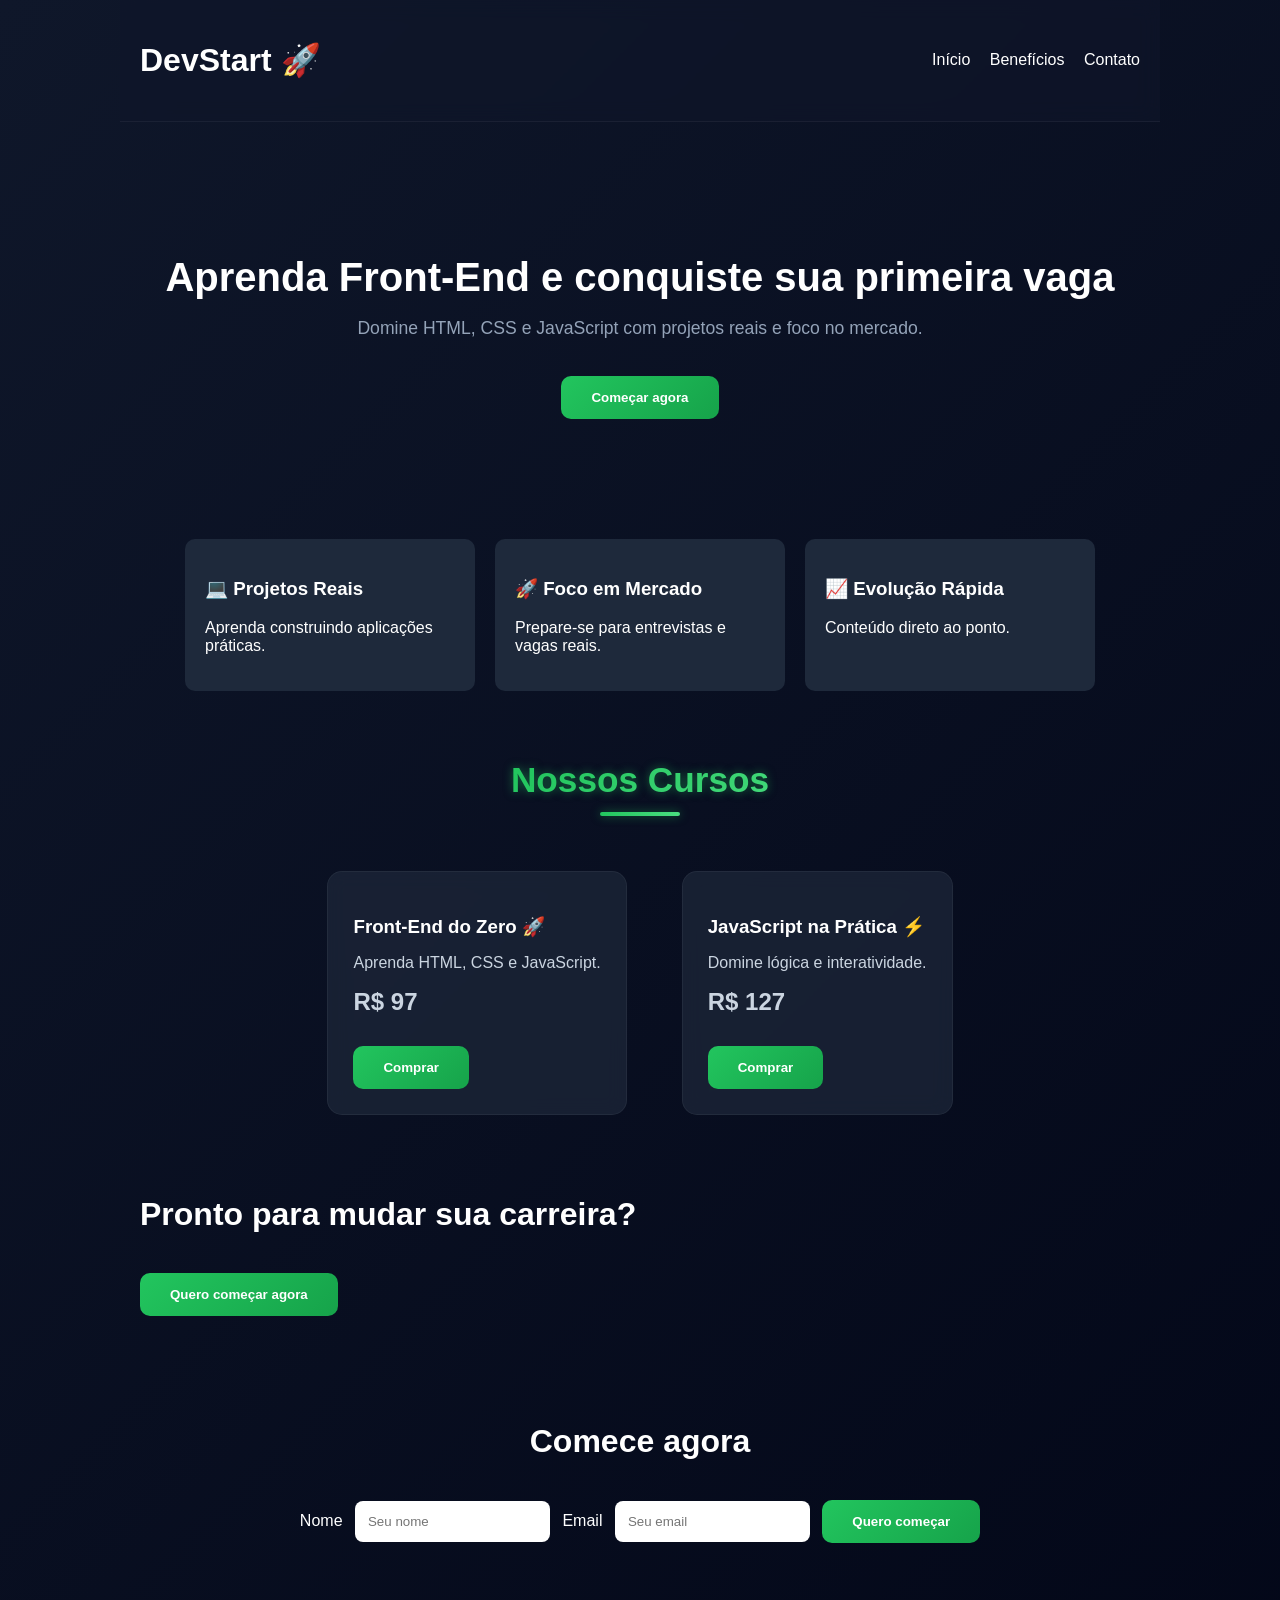
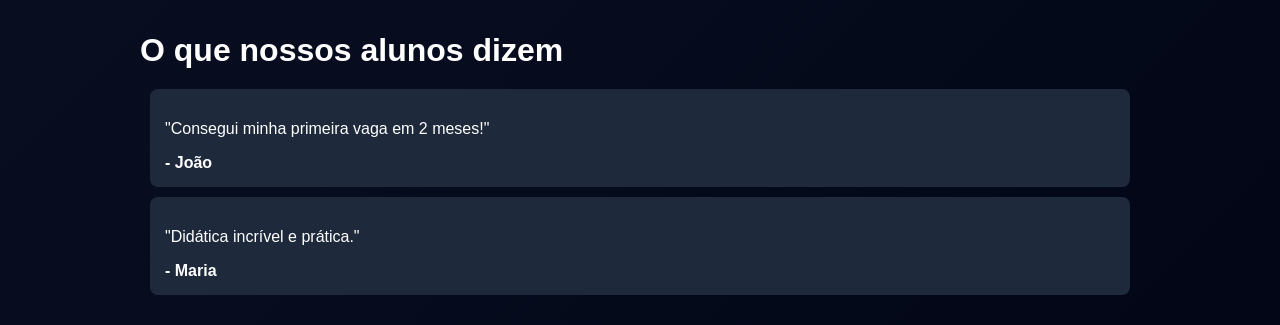
==== index.html @ 79bfedff "Primeira alteração" ====
<!DOCTYPE html>
<html lang="pt-BR">
<head>
  <meta charset="UTF-8">
  <meta name="viewport" content="width=device-width, initial-scale=1.0">
  <title>DevStart</title>

  <link rel="stylesheet" href="style.css">
</head>

<body>

<header class="container header">
  <h1>DevStart 🚀</h1>

  <nav>
    <a href="#">Início</a>
    <a href="#">Benefícios</a>
    <a href="#">Contato</a>
  </nav>
</header>

<main>

  <section class="hero container">
    <h2>Aprenda Front-End e conquiste sua primeira vaga</h2>
    <p>Domine HTML, CSS e JavaScript com projetos reais e foco no mercado.</p>

    <button onclick="scrollToForm()">Começar agora</button>
  </section>

  <section class="benefits container">
    <div class="card">
      <h3>💻 Projetos Reais</h3>
      <p>Aprenda construindo aplicações práticas.</p>
    </div>

    <div class="card">
      <h3>🚀 Foco em Mercado</h3>
      <p>Prepare-se para entrevistas e vagas reais.</p>
    </div>

    <div class="card">
      <h3>📈 Evolução Rápida</h3>
      <p>Conteúdo direto ao ponto.</p>
    </div>
  </section>

  <section class="courses container">

    <h2 class="section-title">
      <span>Nossos Cursos</span>
    </h2>

    <div class="courses-grid">

      <div class="course-card">
        <h3>Front-End do Zero 🚀</h3>
        <p>Aprenda HTML, CSS e JavaScript.</p>
        <p class="price">R$ 97</p>
        <button class="buy-btn" data-curso="Front-End">Comprar</button>
      </div>

      <div class="course-card">
        <h3>JavaScript na Prática ⚡</h3>
        <p>Domine lógica e interatividade.</p>
        <p class="price">R$ 127</p>
        <button class="buy-btn" data-curso="JavaScript">Comprar</button>
      </div>

    </div>

  </section>

  <section class="cta container">
    <h2>Pronto para mudar sua carreira?</h2>
    <button onclick="scrollToForm()">Quero começar agora</button>
  </section>

  <section class="form-section container" id="formSection">
    <h2>Comece agora</h2>

    <form id="form">

      <label for="nome">Nome</label>
      <input type="text" id="nome" placeholder="Seu nome">

      <label for="email">Email</label>
      <input type="email" id="email" placeholder="Seu email">

      <button type="submit">Quero começar</button>

    </form>

    <p id="feedback"></p>
  </section>

  <section class="testimonials container">
    <h2>O que nossos alunos dizem</h2>

    <div class="testimonial">
      <p>"Consegui minha primeira vaga em 2 meses!"</p>
      <strong>- João</strong>
    </div>

    <div class="testimonial">
      <p>"Didática incrível e prática."</p>
      <strong>- Maria</strong>
    </div>
  </section>

</main>

<div id="modal" class="modal">
  <div class="modal-content">

    <span id="closeModal">&times;</span>

    <h2>Confirmar compra</h2>
    <p id="modalText"></p>

    <!-- 🔥 NOVO -->
    <p id="modalFeedback"></p>

    <div class="modal-actions">
      <button id="confirmBtn">Confirmar</button>
      <button id="cancelBtn">Cancelar</button>
    </div>

  </div>
</div>
<script src="script.js"></script>

</body>
</html>
---- style.css ----
body {
  margin: 0;
  font-family: 'Segoe UI', sans-serif;
  background: linear-gradient(135deg, #0f172a, #020617);
  color: white;
}

.container {
  max-width: 1000px;
  margin: auto;
  padding: 20px;
}

/* HEADER */
.header {
  display: flex;
  justify-content: space-between;
  align-items: center;
  backdrop-filter: blur(10px);
  background: rgba(15, 23, 42, 0.6);
  border-bottom: 1px solid rgba(255,255,255,0.05);
}

nav a {
  margin-left: 15px;
  text-decoration: none;
  color: white;
  position: relative;
}

nav a::after {
  content: "";
  position: absolute;
  width: 0%;
  height: 2px;
  bottom: -3px;
  left: 0;
  background: #22c55e;
  transition: 0.3s;
}

nav a:hover::after {
  width: 100%;
}

/* HERO */
.hero {
  text-align: center;
  padding: 100px 20px;
}

.hero h2 {
  font-size: 2.5rem;
  margin-bottom: 15px;
}

.hero p {
  color: #94a3b8;
  font-size: 1.1rem;
}

/* BOTÕES */
button {
  background: linear-gradient(135deg, #22c55e, #16a34a);
  border: none;
  padding: 14px 30px;
  border-radius: 10px;
  color: white;
  cursor: pointer;
  margin-top: 20px;
  font-weight: bold;
  transition: all 0.3s;
}

button:hover {
  transform: scale(1.05);
  box-shadow: 0 0 20px rgba(34,197,94,0.5);
}

button:active {
  transform: scale(0.97);
}

/* BENEFÍCIOS */
.benefits {
  display: flex;
  gap: 20px;
  justify-content: center;
  flex-wrap: wrap;
}

.card {
  background: #1e293b;
  padding: 20px;
  border-radius: 10px;
  width: 250px;
}

/* CURSOS */
.courses-grid {
  display: flex;
  justify-content: center;
  gap: 25px;
  flex-wrap: wrap;
  margin-top: 20px;
}

.course-card {
  background: rgba(30, 41, 59, 0.7);
  backdrop-filter: blur(10px);
  padding: 25px;
  margin: 15px;
  border-radius: 15px;
  max-width: 280px;
  transition: all 0.3s;
  border: 1px solid rgba(255,255,255,0.05);
  animation: fadeUp 0.6s ease;
}

.course-card:hover {
  transform: translateY(-8px);
  box-shadow: 0 20px 40px rgba(0,0,0,0.4);
}

.course-card h3 {
  margin-bottom: 10px;
}

.course-card p {
  color: #cbd5e1;
}

.price {
  font-size: 1.5rem;
  color: #22c55e;
  font-weight: bold;
  margin: 10px 0;
}

/* TÍTULOS */
h2 {
  font-size: 2rem;
  margin-bottom: 20px;
}

.section-title {
  text-align: center;
  font-size: 2.2rem;
  margin-bottom: 40px;
  font-weight: bold;
  animation: fadeUp 0.8s ease;
}

.section-title span {
  background: linear-gradient(135deg, #22c55e, #4ade80);
  -webkit-background-clip: text;
  -webkit-text-fill-color: transparent;
  text-shadow: 0 0 10px rgba(34,197,94,0.5);
}

.section-title::after {
  content: "";
  display: block;
  width: 80px;
  height: 4px;
  margin: 12px auto 0;
  background: linear-gradient(90deg, #22c55e, #4ade80);
  border-radius: 2px;
  box-shadow: 0 0 10px rgba(34,197,94,0.5);
}

/* FORM */
.form-section {
  text-align: center;
  margin-top: 40px;
}

input {
  padding: 12px;
  margin: 8px;
  border-radius: 8px;
  border: 1px solid transparent;
  outline: none;
}

input:focus {
  border: 1px solid #22c55e;
}

#feedback {
  margin-top: 10px;
  font-weight: bold;
}

/* TESTIMONIALS */
.testimonial {
  background: #1e293b;
  margin: 10px;
  padding: 15px;
  border-radius: 8px;
}

/* ANIMAÇÃO */
@keyframes fadeUp {
  from {
    opacity: 0;
    transform: translateY(20px);
  }
  to {
    opacity: 1;
    transform: translateY(0);
  }
}

/* RESPONSIVO */
@media (max-width: 768px) {
  .header {
    flex-direction: column;
    gap: 10px;
  }

  nav a {
    margin: 0 10px;
  }

  .hero h2 {
    font-size: 1.8rem;
  }

  .course-card,
  .card {
    width: 100%;
    max-width: 90%;
  }
}

/* MODAL */

.modal {
  display: none;
  position: fixed;
  top: 0;
  left: 0;
  width: 100%;
  height: 100%;
  background: rgba(0,0,0,0.7);
  backdrop-filter: blur(5px);
  justify-content: center;
  align-items: center;
}

.modal-content {
  background: #020617;
  padding: 30px;
  border-radius: 12px;
  width: 90%;
  max-width: 400px;
  text-align: center;
  animation: fadeUp 0.4s ease;
}

.modal-content h2 {
  margin-bottom: 10px;
}

.modal-content p {
  color: #94a3b8;
}

.modal-actions {
  margin-top: 20px;
  display: flex;
  justify-content: space-around;
}

#closeModal {
  position: absolute;
  right: 20px;
  top: 15px;
  cursor: pointer;
  font-size: 20px;
}
#modalFeedback {
  margin-top: 15px;
  font-weight: bold;
}
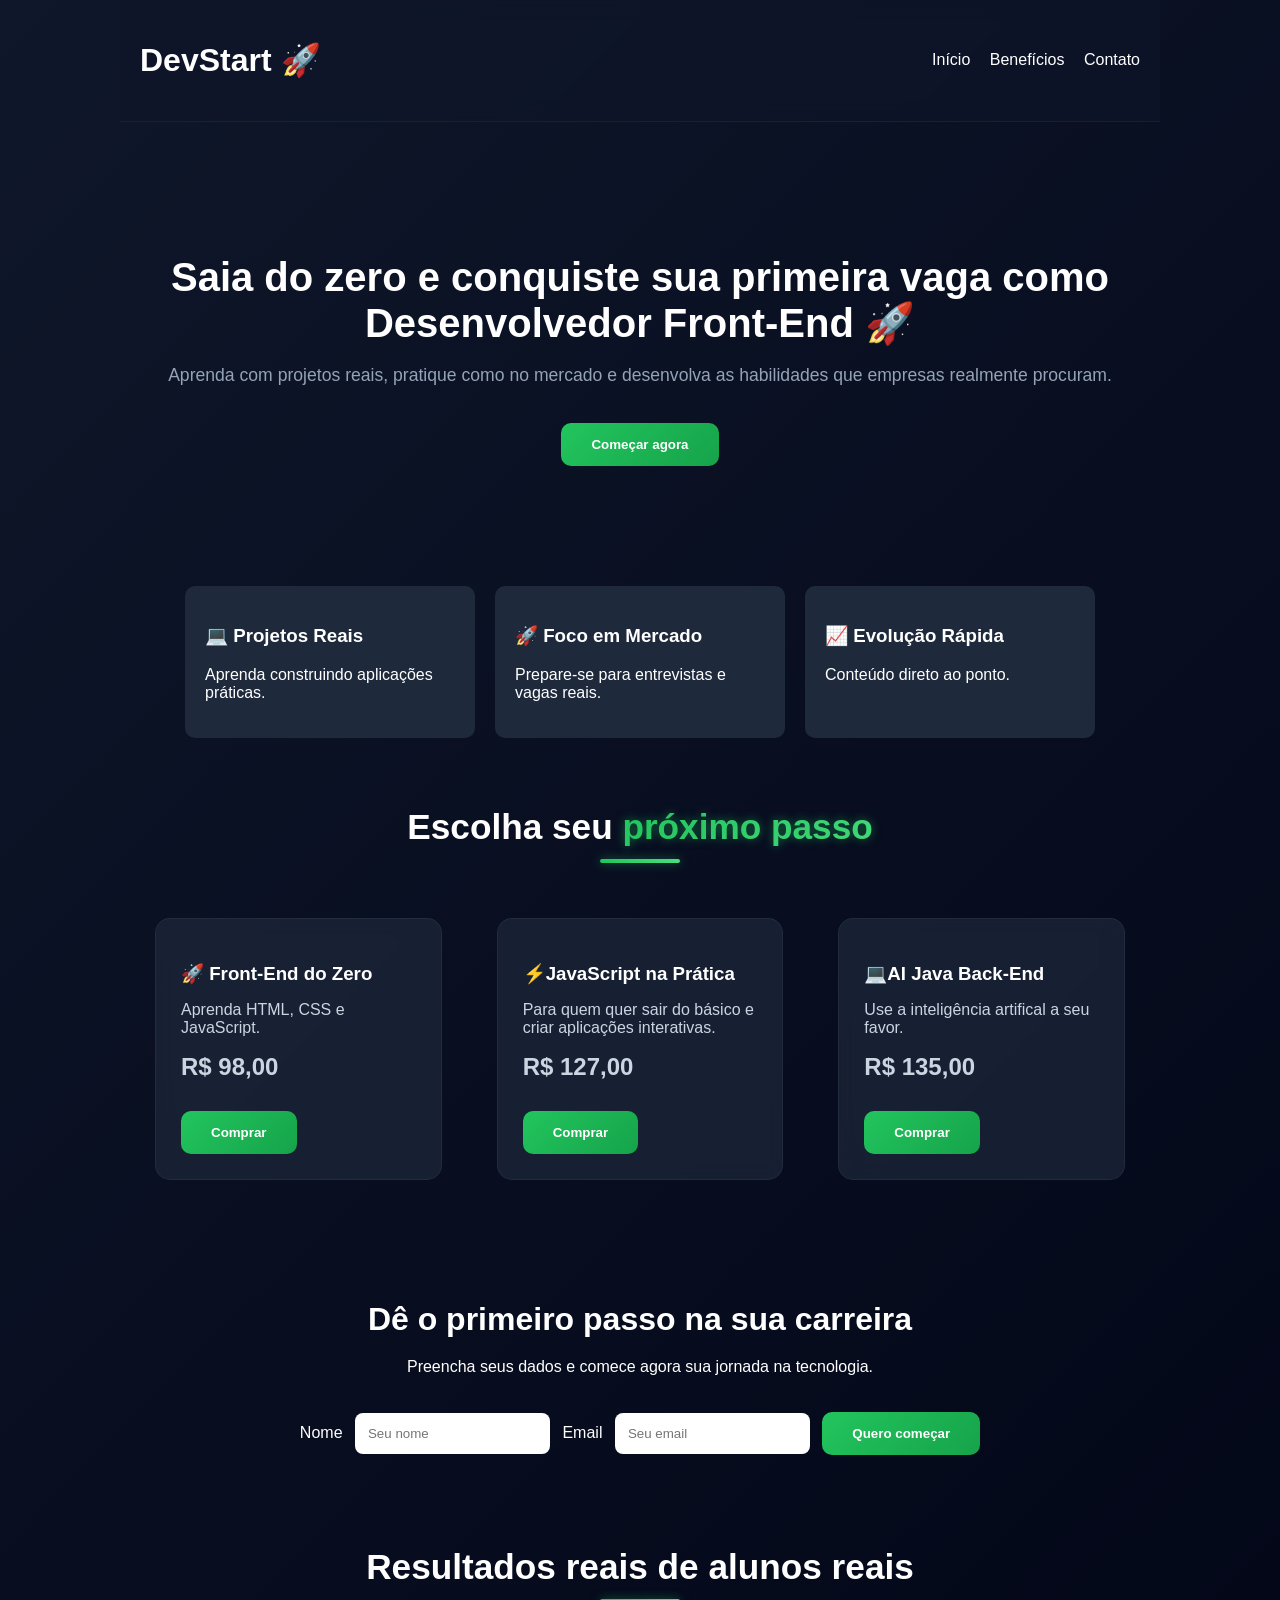
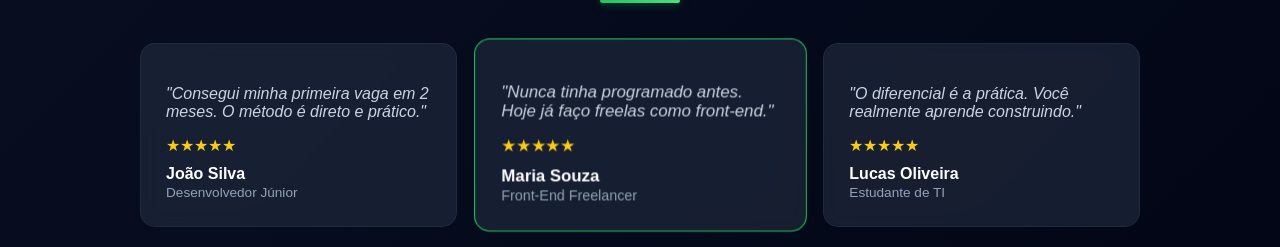
==== commit 526b3760: "2ª Versão atualizada" ====
--- a/index.html
+++ b/index.html
@@ -4,6 +4,7 @@
   <meta charset="UTF-8">
   <meta name="viewport" content="width=device-width, initial-scale=1.0">
   <title>DevStart</title>
+  <meta name="description" content="Plataforma DevStart para aprender Front-End e conquistar sua primeira vaga em tecnologia.">
 
   <link rel="stylesheet" href="style.css">
 </head>
@@ -14,22 +15,24 @@
   <h1>DevStart 🚀</h1>
 
   <nav>
-    <a href="#">Início</a>
-    <a href="#">Benefícios</a>
-    <a href="#">Contato</a>
+    <a href=" ">Início</a>
+    <a href="beneficios.html">Benefícios</a>
+    <a href="contatos.html">Contato</a>
   </nav>
 </header>
 
 <main>
 
   <section class="hero container">
-    <h2>Aprenda Front-End e conquiste sua primeira vaga</h2>
-    <p>Domine HTML, CSS e JavaScript com projetos reais e foco no mercado.</p>
+    <h2>Saia do zero e conquiste sua primeira vaga como Desenvolvedor Front-End 🚀</h2>
+    <p>Aprenda com projetos reais, pratique como no mercado
+       e desenvolva as habilidades que empresas realmente procuram.</p>
 
-    <button onclick="scrollToForm()">Começar agora</button>
+    <button class="btn">Começar agora</button>
   </section>
 
   <section class="benefits container">
+
     <div class="card">
       <h3>💻 Projetos Reais</h3>
       <p>Aprenda construindo aplicações práticas.</p>
@@ -49,36 +52,39 @@
   <section class="courses container">
 
     <h2 class="section-title">
-      <span>Nossos Cursos</span>
+      Escolha seu<span> próximo passo</span>
     </h2>
 
     <div class="courses-grid">
 
       <div class="course-card">
-        <h3>Front-End do Zero 🚀</h3>
+        <h3>🚀 Front-End do Zero</h3>
         <p>Aprenda HTML, CSS e JavaScript.</p>
-        <p class="price">R$ 97</p>
-        <button class="buy-btn" data-curso="Front-End">Comprar</button>
+        <p class="price">R$ 98,00</p>
+        <button class=" btn buy-btn" data-curso="Front-End">Comprar</button>
       </div>
 
       <div class="course-card">
-        <h3>JavaScript na Prática ⚡</h3>
-        <p>Domine lógica e interatividade.</p>
-        <p class="price">R$ 127</p>
-        <button class="buy-btn" data-curso="JavaScript">Comprar</button>
+        <h3> ⚡JavaScript na Prática </h3>
+        <p>Para quem quer sair do básico e criar aplicações interativas.</p>
+        <p class="price">R$ 127,00</p>
+        <button class="btn buy-btn" data-curso="JavaScript">Comprar</button>
+      </div>
+
+       <div class="course-card">
+        <h3> 💻AI Java Back-End </h3>
+        <p>Use a inteligência artifical a seu favor.</p>
+        <p class="price">R$ 135,00 </p>
+        <button class="btn buy-btn" data-curso="Back-End">Comprar</button>
       </div>
 
     </div>
 
   </section>
 
-  <section class="cta container">
-    <h2>Pronto para mudar sua carreira?</h2>
-    <button onclick="scrollToForm()">Quero começar agora</button>
-  </section>
-
   <section class="form-section container" id="formSection">
-    <h2>Comece agora</h2>
+    <h2>Dê o primeiro passo na sua carreira</h2>
+    <p>Preencha seus dados e comece agora sua jornada na tecnologia.</p>
 
     <form id="form">
 
@@ -88,7 +94,7 @@
       <label for="email">Email</label>
       <input type="email" id="email" placeholder="Seu email">
 
-      <button type="submit">Quero começar</button>
+      <button class="btn" type="submit">Quero começar</button>
 
     </form>
 
@@ -96,18 +102,41 @@
   </section>
 
   <section class="testimonials container">
-    <h2>O que nossos alunos dizem</h2>
+  <h2 class="section-title">
+    Resultados reais de alunos reais
+  </h2>
 
-    <div class="testimonial">
-      <p>"Consegui minha primeira vaga em 2 meses!"</p>
-      <strong>- João</strong>
+  <div class="testimonials-grid">
+
+    <div class="testimonial-card">
+      <p>"Consegui minha primeira vaga em 2 meses. O método é direto e prático."</p>
+      <div class="stars">★★★★★</div>
+      <div class="user">
+        <strong>João Silva</strong>
+        <span>Desenvolvedor Júnior</span>
+      </div>
     </div>
 
-    <div class="testimonial">
-      <p>"Didática incrível e prática."</p>
-      <strong>- Maria</strong>
+    <div class="testimonial-card destaque">
+      <p>"Nunca tinha programado antes. Hoje já faço freelas como front-end."</p>
+      <div class="stars">★★★★★</div>
+      <div class="user">
+        <strong>Maria Souza</strong>
+        <span>Front-End Freelancer</span>
+      </div>
     </div>
-  </section>
+
+    <div class="testimonial-card">
+      <p>"O diferencial é a prática. Você realmente aprende construindo."</p>
+      <div class="stars">★★★★★</div>
+      <div class="user">
+        <strong>Lucas Oliveira</strong>
+        <span>Estudante de TI</span>
+      </div>
+    </div>
+
+  </div>
+</section>
 
 </main>
 
@@ -123,8 +152,8 @@
     <p id="modalFeedback"></p>
 
     <div class="modal-actions">
-      <button id="confirmBtn">Confirmar</button>
-      <button id="cancelBtn">Cancelar</button>
+      <button class="btn" id="confirmBtn">Confirmar</button>
+      <button class="btn" id="cancelBtn">Cancelar</button>
     </div>
 
   </div>
--- a/style.css
+++ b/style.css
@@ -38,7 +38,13 @@
   background: #22c55e;
   transition: 0.3s;
 }
-
+nav a.active {
+  color: #22c55e;
+}
+
+nav a.active::after {
+  width: 100%;
+}
 nav a:hover::after {
   width: 100%;
 }
@@ -60,7 +66,7 @@
 }
 
 /* BOTÕES */
-button {
+.btn {
   background: linear-gradient(135deg, #22c55e, #16a34a);
   border: none;
   padding: 14px 30px;
@@ -72,12 +78,12 @@
   transition: all 0.3s;
 }
 
-button:hover {
+.btn:hover {
   transform: scale(1.05);
   box-shadow: 0 0 20px rgba(34,197,94,0.5);
 }
 
-button:active {
+.btn:active {
   transform: scale(0.97);
 }
 
@@ -98,10 +104,9 @@
 
 /* CURSOS */
 .courses-grid {
-  display: flex;
-  justify-content: center;
+  display: grid;
+  grid-template-columns: repeat(3, 1fr);
   gap: 25px;
-  flex-wrap: wrap;
   margin-top: 20px;
 }
 
@@ -115,10 +120,11 @@
   transition: all 0.3s;
   border: 1px solid rgba(255,255,255,0.05);
   animation: fadeUp 0.6s ease;
+  cursor: pointer;
 }
 
 .course-card:hover {
-  transform: translateY(-8px);
+  transform: translateY(-8px) scale(1.02);
   box-shadow: 0 20px 40px rgba(0,0,0,0.4);
 }
 
@@ -193,22 +199,64 @@
 }
 
 /* TESTIMONIALS */
-.testimonial {
-  background: #1e293b;
-  margin: 10px;
-  padding: 15px;
-  border-radius: 8px;
-}
-
-/* ANIMAÇÃO */
-@keyframes fadeUp {
-  from {
-    opacity: 0;
-    transform: translateY(20px);
-  }
-  to {
-    opacity: 1;
-    transform: translateY(0);
+.testimonials-grid {
+  display: grid;
+  grid-template-columns: repeat(3, 1fr);
+  gap: 25px;
+  margin-top: 30px;
+}
+
+.testimonial-card {
+  background: rgba(30, 41, 59, 0.7);
+  backdrop-filter: blur(10px);
+  padding: 25px;
+  border-radius: 15px;
+  border: 1px solid rgba(255,255,255,0.05);
+  transition: all 0.3s;
+  position: relative;
+}
+
+.testimonial-card:hover {
+  transform: translateY(-8px);
+  box-shadow: 0 20px 40px rgba(0,0,0,0.4);
+}
+
+.testimonial-card p {
+  font-style: italic;
+  margin-bottom: 15px;
+  color: #cbd5e1;
+}
+
+.user strong {
+  display: block;
+  font-size: 1rem;
+}
+
+.user span {
+  font-size: 0.85rem;
+  color: #94a3b8;
+}
+
+/* CARD DESTAQUE */
+.testimonial-card.destaque {
+  border: 1px solid #22c55e;
+  transform: scale(1.05);
+}
+.stars {
+  color: #facc15;
+  margin-bottom: 10px;
+}
+
+/* RESPONSIVO */
+@media (max-width: 900px) {
+  .testimonials-grid {
+    grid-template-columns: repeat(2, 1fr);
+  }
+}
+
+@media (max-width: 600px) {
+  .testimonials-grid {
+    grid-template-columns: 1fr;
   }
 }
 
@@ -233,9 +281,33 @@
     max-width: 90%;
   }
 }
+@media (max-width: 900px) {
+  .courses-grid {
+    grid-template-columns: repeat(2, 1fr);
+  }
+}
+
+@media (max-width: 600px) {
+  .courses-grid {
+    grid-template-columns: 1fr;
+  }
+}
+
+@media (max-width: 480px) {
+  .hero {
+    padding: 60px 15px;
+  }
+
+  .hero h2 {
+    font-size: 1.5rem;
+  }
+
+  .section-title {
+    font-size: 1.6rem;
+  }
+}
 
 /* MODAL */
-
 .modal {
   display: none;
   position: fixed;
@@ -257,20 +329,18 @@
   max-width: 400px;
   text-align: center;
   animation: fadeUp 0.4s ease;
-}
-
-.modal-content h2 {
-  margin-bottom: 10px;
-}
-
-.modal-content p {
-  color: #94a3b8;
+  box-shadow: 0 20px 50px rgba(0,0,0,0.6);
 }
 
 .modal-actions {
   margin-top: 20px;
   display: flex;
   justify-content: space-around;
+}
+
+.modal-actions button {
+  padding: 10px 20px;
+  font-size: 0.9rem;
 }
 
 #closeModal {
@@ -280,7 +350,9 @@
   cursor: pointer;
   font-size: 20px;
 }
+
 #modalFeedback {
   margin-top: 15px;
   font-weight: bold;
+  font-size: 1.1rem;
 }
